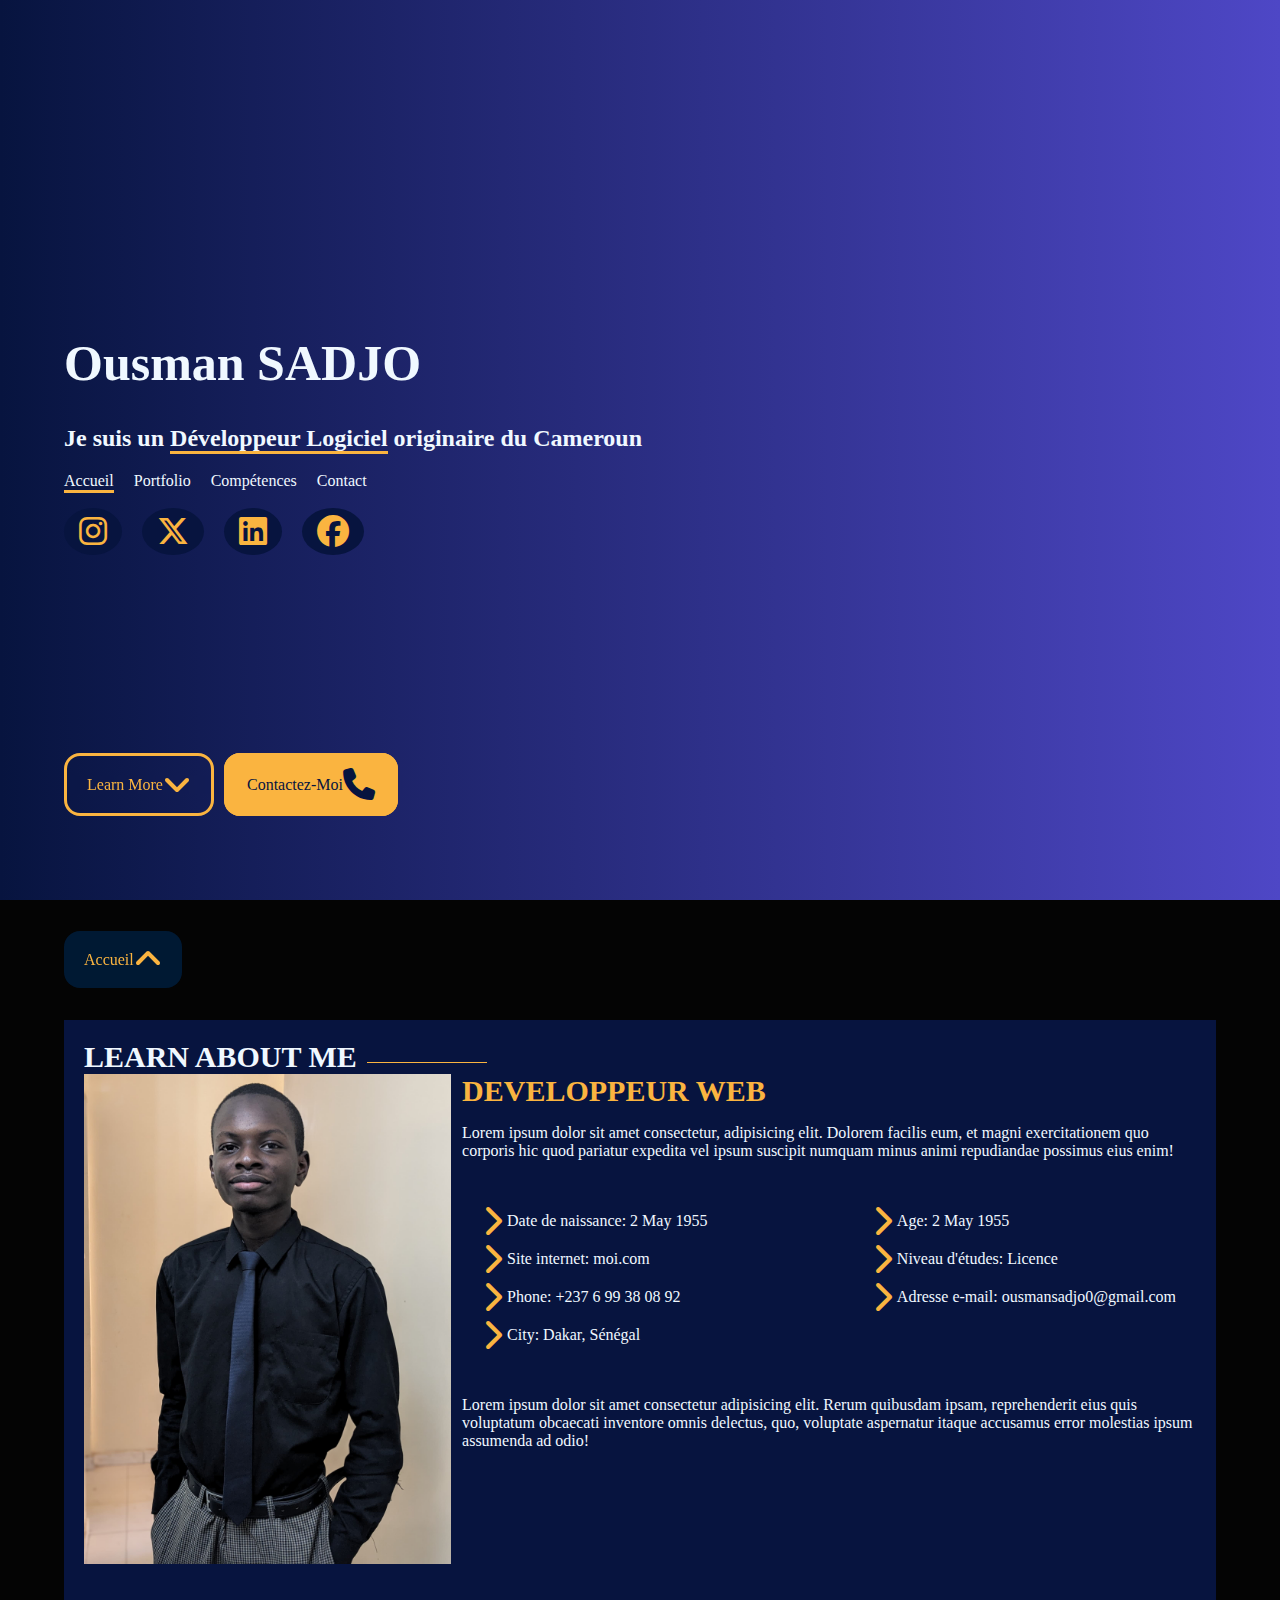
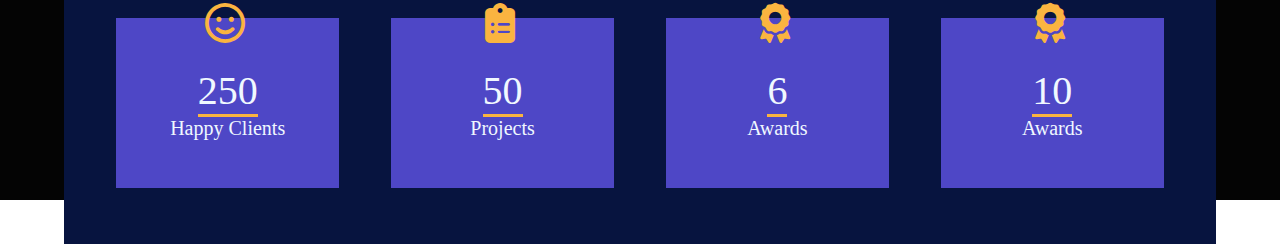
==== Index.html @ 0201dc4c "First commit" ====
<!DOCTYPE html>
<html lang="fr">

<head>
    <meta charset="UTF-8">
    <meta name="viewport" content="width=device-width, initial-scale=1.0">
    <title>Emily Jones</title>
    <link rel="stylesheet" href="Styles/Style.css">
    <link rel="stylesheet" href="https://cdnjs.cloudflare.com/ajax/libs/font-awesome/6.5.0/css/all.min.css">
</head>

<body>
    <div class="container">
        <header>

        </header>
        <div id="back">
            <div id="present">
                <h1>Ousman SADJO</h1>
                <h2>Je suis un <span>Développeur Logiciel</span> originaire du Cameroun</h2>
                <nav>
                    <ul>
                        <li><a class="home" href="Index.html">Accueil</a></li>
                        <li><a class="portfolio" href="Pages/Portfolio.html">Portfolio</a></li>
                        <li><a class="comp" href="Pages/Compétences.html">Compétences</a></li>
                        <li><a class="contact" href="Pages/Contact.html">Contact</a></li>
                    </ul>
                </nav>
                <div class="socials">
                    <ul class="row">
                        <li><a href=""><i class="fa-brands fa-instagram fa-2xl"></i></a></li>
                        <li><a href=""><i class="fa-brands fa-x-twitter fa-2xl"></i></a></li>
                        <li><a href=""><i class="fa-brands fa-linkedin fa-2xl"></i></a></li>
                        <li><a href=""><i class="fa-brands fa-facebook fa-2xl"></i></a></li>
                    </ul>
                </div>
                
            </div>
            <div class="about">
                <div>
                    <ul class="row">
                        <li><a class="bouton-more" href="#more">Learn More<i class="fa-solid fa-angle-down fa-2xl"></i></a></li>
                        <li><a class="bouton-contact" href="">Contactez-Moi<i class="fa-solid fa-phone fa-2xl"></i></a></li>
                    </ul>
                </div>
            </div>
        </div>

        <div id="more">
            <div class="about2">
                <ul>
                    <li><a href="#back">Accueil<i class="fa-solid fa-angle-up fa-2xl"></i></a></li>
                </ul>
            </div>
            <div class="learn-about-me">
                <div class="section-title">
                    <h2>LEARN ABOUT ME</h2>
                </div>
                <div class="row">
                    <div class="col1"><img src="Images/QS.jpg" alt=""></div>
                    <div class="col2">
                        <h2>DEVELOPPEUR WEB</h2>
                        <p>Lorem ipsum dolor sit amet consectetur, adipisicing elit. Dolorem facilis eum, et magni exercitationem quo corporis hic quod pariatur expedita vel ipsum suscipit numquam minus animi repudiandae possimus eius enim!</p>
                        <div class="row">
                            <ul class="col-ul1">
                                <li><i class="fa-solid fa-chevron-right fa-2xl"></i>Date de naissance: 2 May 1955</li>
                                <li><i class="fa-solid fa-chevron-right fa-2xl"></i>Site internet: moi.com</li>
                                <li><i class="fa-solid fa-chevron-right fa-2xl"></i>Phone: +237 6 99 38 08 92</li>
                                <li><i class="fa-solid fa-chevron-right fa-2xl"></i>City: Dakar, Sénégal</li>
                            </ul>
                            <ul class="col-ul2">
                                <li><i class="fa-solid fa-chevron-right fa-2xl"></i>Age: 2 May 1955</li>
                                <li><i class="fa-solid fa-chevron-right fa-2xl"></i>Niveau d'études: Licence</li>
                                <li><i class="fa-solid fa-chevron-right fa-2xl"></i>Adresse e-mail: ousmansadjo0@gmail.com</li>
                            </ul>
                        </div>
                        
                        <p>Lorem ipsum dolor sit amet consectetur adipisicing elit. Rerum quibusdam ipsam, reprehenderit eius quis voluptatum obcaecati inventore omnis delectus, quo, voluptate aspernatur itaque accusamus error molestias ipsum assumenda ad odio!</p>
                    </div>
                </div>
                <div class="livraison">
                    <ul class="row">
                        <li><i class="fa-regular fa-face-smile fa-2xl"></i><span>250</span>Happy Clients</li>
                        <li><i class="fa-solid fa-clipboard-list fa-2xl"></i><span>50</span>Projects</li>
                        <li><i class="fa-solid fa-award fa-2xl"></i><span>6</span>Awards</li>
                        <li><i class="fa-solid fa-award fa-2xl"></i><span>10</span>Awards</li>
                    </ul>
                </div>
            </div>
        </div>

    </div>

</body>

</html>
---- Styles/Style.css ----
:root{
    --jaune: #FAB440;
    --violet: #4E47C6;
    --noirbleu: #07143F;
}

body {
    font-family: "Poppins";
    margin: 0;
}

h1{
    font-size: 50px;
}

html {
    scroll-behavior: smooth;
}

#back {
    background: linear-gradient(to left, var(--violet), var(--noirbleu));
    background-size: cover;
    height: 100vh;

}

ul {
    padding: 0;
    list-style: none;
}

.container {
    color: aliceblue;
    display: grid;
    flex-direction: column;
    background-color: #040404;
}

#present {
    margin-left: 5%;
    position: relative;
    top: 300px;

}

.row {
    display: flex;
}

#more {
    position: relative;
    background-color: #040404;
    height: 100vh;
}


#more h2{
    margin: 0;
    font-size: 30px;
}

span {
    border-bottom: solid;
    border-color: var(--jaune);
}

nav li {
    list-style-type: none;
    margin-right: 50px;
}

#present li {
    list-style: none;
    margin-right: 20px;
}

#present .socials a {
    background: var(--noirbleu);
    padding: 15px;
    border-radius: 50%;
    transition: .5s;
}

#present .socials a:hover {
    background: var(--violet);
    padding: 15px;
    border-radius: 50%;
    transition: .5s;
}

.socials {
    margin-top: 30px;
}

.socials i {
    color: var(--jaune);
}

nav ul {
    display: flex;
    padding: 0;
    margin: 0;
}

nav a {
    text-decoration: none;
    color: aliceblue;
    transition: 1s;
    display: inline-flex;
    position: relative;
    z-index: 1;
}

nav  a:hover{
    color: var(--jaune);
}

nav a::before{
    width: 0;
    content: '';
    position: absolute;
    top: 100%;
    left: 50%;
    right: 50%;
    justify-content: space-around;
    align-items: center;
    height: 1px;
    z-index: -1;
    transition: .5s;
    border-color: var(--jaune);
    border-bottom: solid;
}

nav a:hover::before {
    left: 0;
    right: 0;
    color: var(--jaune);
    width: 100%;
}

.home {
    border-bottom: solid;
    border-color: var(--jaune);
}

.about ul {
    position: absolute;
    list-style: none;
    bottom: 10%;
    margin-left: 5%;
}

.about ul li {
    margin-right: 5px;
    backdrop-filter: blur(11.8px);
}

.about ul li .bouton-more {
    text-decoration: none;
    border-radius: 16px;
    padding: 20px;
    margin-right: 5px;
    backdrop-filter: blur(11.8px);
    color: var(--jaune);
    border-color: var(--jaune);
    border-style: solid;
    transition: .5s;
}

.about ul li .bouton-more:hover{
    color: var(--noirbleu);
    background-color: var(--jaune);
    transition: .5s;
}

.about ul li .bouton-contact {
    text-decoration: none;
    background-color: var(--jaune);
    border-radius: 16px;
    padding: 20px;
    margin-right: 5px;
    backdrop-filter: blur(11.8px);
    color: var(--noirbleu);
    border-style: solid;
    border-color: var(--jaune);
}

.about2{
    margin: 4% 5%;
}

.about2 ul li a {
    text-decoration: none;
    background: rgba(0, 28, 57, 0.9);
    border-radius: 16px;
    padding: 20px;
    backdrop-filter: blur(11.8px);
    color: var(--jaune);
}

.learn-about-me .row h2 {
    color: var(--jaune);
}

.section-title h2::after{
    width: 120px;
    content: "";
    height: 1px;
    display: inline-block;
    margin: 4px 10px;
    background-color: var(--jaune);
}

.learn-about-me{
    background: var(--noirbleu);
    margin: 0 5%;
    padding: 20px;
}

.learn-about-me .img {
    background: rgba(0, 28, 57, 0.9);
    margin: 0 5%;
}

.learn-about-me .row img {
    width: 100%;
}

.learn-about-me .row .col1 {
    width: 33%;
    margin-right: 1%;
}

.learn-about-me .row .col2 {
    width: 66%;
}

.learn-about-me li {
    display: flex;
    align-items: center;
    margin: 20px;
}

.learn-about-me .row ul {
    padding: 0;
}

.learn-about-me .row li i {
    color: var(--jaune);
    margin-right: 5px;
}

.learn-about-me .col2 .row {
    justify-content: space-between;
}

.livraison {
    width: 100%;
    margin-top: 30px;
}

.livraison ul {
    justify-content: space-evenly;
}

.livraison ul li {
    background: var(--violet);
    font-size: 20px;
    width: 20%;
    height: 170px;
    align-items: center;
    justify-content: center;
    flex-direction: column;
}

.livraison ul li span {
    font-size: 40px;
}

.livraison ul li i {
    top: -25%;
    position: relative;
    font-size: 40px;
}
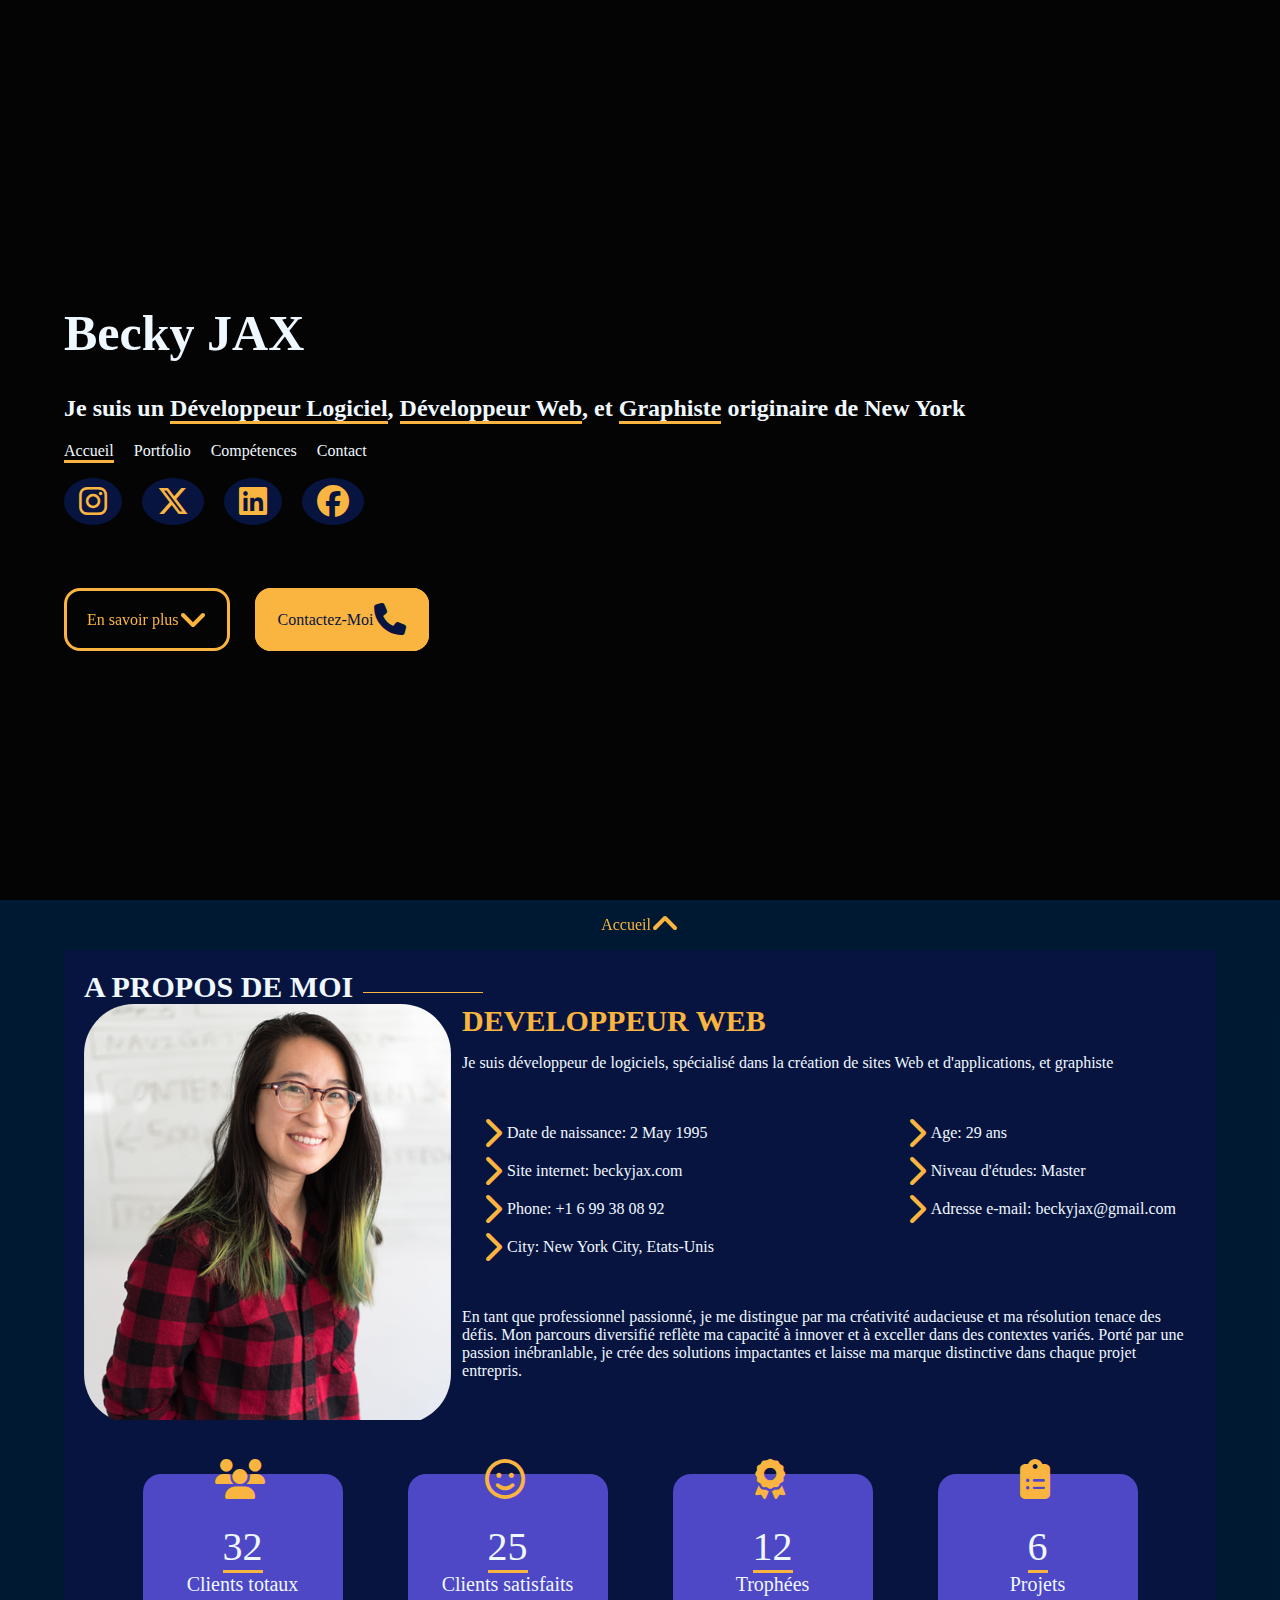
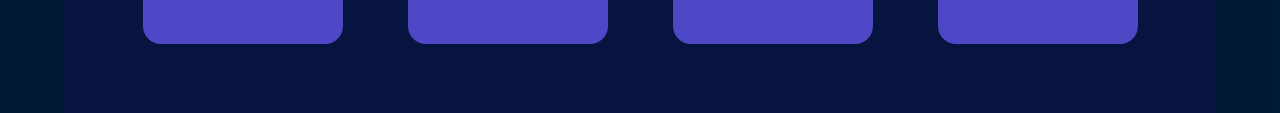
==== commit 750c292e: "Dernière modif" ====
--- a/Index.html
+++ b/Index.html
@@ -4,7 +4,7 @@
 <head>
     <meta charset="UTF-8">
     <meta name="viewport" content="width=device-width, initial-scale=1.0">
-    <title>Emily Jones</title>
+    <title>Becky JAX</title>
     <link rel="stylesheet" href="Styles/Style.css">
     <link rel="stylesheet" href="https://cdnjs.cloudflare.com/ajax/libs/font-awesome/6.5.0/css/all.min.css">
 </head>
@@ -16,11 +16,11 @@
         </header>
         <div id="back">
             <div id="present">
-                <h1>Ousman SADJO</h1>
-                <h2>Je suis un <span>Développeur Logiciel</span> originaire du Cameroun</h2>
+                <h1>Becky JAX</h1>
+                <h2>Je suis un <span>Développeur Logiciel</span>, <span>Développeur Web</span>, et <span>Graphiste</span> originaire de New York</h2>
                 <nav>
                     <ul>
-                        <li><a class="home" href="Index.html">Accueil</a></li>
+                        <li class="home">Accueil</li>
                         <li><a class="portfolio" href="Pages/Portfolio.html">Portfolio</a></li>
                         <li><a class="comp" href="Pages/Compétences.html">Compétences</a></li>
                         <li><a class="contact" href="Pages/Contact.html">Contact</a></li>
@@ -34,14 +34,16 @@
                         <li><a href=""><i class="fa-brands fa-facebook fa-2xl"></i></a></li>
                     </ul>
                 </div>
-                
-            </div>
-            <div class="about">
-                <div>
-                    <ul class="row">
-                        <li><a class="bouton-more" href="#more">Learn More<i class="fa-solid fa-angle-down fa-2xl"></i></a></li>
-                        <li><a class="bouton-contact" href="">Contactez-Moi<i class="fa-solid fa-phone fa-2xl"></i></a></li>
-                    </ul>
+                <div class="about">
+                    <div>
+                        <ul class="row">
+                            <li><a class="bouton-more" href="#more">En savoir plus<i
+                                        class="fa-solid fa-angle-down fa-2xl"></i></a></li>
+                            <li><a class="bouton-contact" href="Pages/Contact.html">Contactez-Moi<i
+                                        class="fa-solid fa-phone fa-2xl"></i></a>
+                            </li>
+                        </ul>
+                    </div>
                 </div>
             </div>
         </div>
@@ -54,36 +56,41 @@
             </div>
             <div class="learn-about-me">
                 <div class="section-title">
-                    <h2>LEARN ABOUT ME</h2>
+                    <h2>A PROPOS DE MOI</h2>
                 </div>
-                <div class="row">
-                    <div class="col1"><img src="Images/QS.jpg" alt=""></div>
+                <div class="row" id="learn">
+                    <div class="col1"><img src="Images/me.png" alt=""></div>
                     <div class="col2">
                         <h2>DEVELOPPEUR WEB</h2>
-                        <p>Lorem ipsum dolor sit amet consectetur, adipisicing elit. Dolorem facilis eum, et magni exercitationem quo corporis hic quod pariatur expedita vel ipsum suscipit numquam minus animi repudiandae possimus eius enim!</p>
+                        <p>Je suis développeur de logiciels, spécialisé dans la création de sites Web et d'applications,
+                            et graphiste</p>
                         <div class="row">
                             <ul class="col-ul1">
-                                <li><i class="fa-solid fa-chevron-right fa-2xl"></i>Date de naissance: 2 May 1955</li>
-                                <li><i class="fa-solid fa-chevron-right fa-2xl"></i>Site internet: moi.com</li>
-                                <li><i class="fa-solid fa-chevron-right fa-2xl"></i>Phone: +237 6 99 38 08 92</li>
-                                <li><i class="fa-solid fa-chevron-right fa-2xl"></i>City: Dakar, Sénégal</li>
+                                <li><i class="fa-solid fa-chevron-right fa-2xl"></i>Date de naissance: 2 May 1995</li>
+                                <li><i class="fa-solid fa-chevron-right fa-2xl"></i>Site internet: beckyjax.com</li>
+                                <li><i class="fa-solid fa-chevron-right fa-2xl"></i>Phone: +1 6 99 38 08 92</li>
+                                <li><i class="fa-solid fa-chevron-right fa-2xl"></i>City: New York City, Etats-Unis</li>
                             </ul>
                             <ul class="col-ul2">
-                                <li><i class="fa-solid fa-chevron-right fa-2xl"></i>Age: 2 May 1955</li>
-                                <li><i class="fa-solid fa-chevron-right fa-2xl"></i>Niveau d'études: Licence</li>
-                                <li><i class="fa-solid fa-chevron-right fa-2xl"></i>Adresse e-mail: ousmansadjo0@gmail.com</li>
+                                <li><i class="fa-solid fa-chevron-right fa-2xl"></i>Age: 29 ans</li>
+                                <li><i class="fa-solid fa-chevron-right fa-2xl"></i>Niveau d'études: Master</li>
+                                <li><i class="fa-solid fa-chevron-right fa-2xl"></i>Adresse e-mail:
+                                    beckyjax@gmail.com</li>
                             </ul>
                         </div>
-                        
-                        <p>Lorem ipsum dolor sit amet consectetur adipisicing elit. Rerum quibusdam ipsam, reprehenderit eius quis voluptatum obcaecati inventore omnis delectus, quo, voluptate aspernatur itaque accusamus error molestias ipsum assumenda ad odio!</p>
+
+                        <p>En tant que professionnel passionné, je me distingue par ma créativité audacieuse et ma
+                            résolution tenace des défis. Mon parcours diversifié reflète ma capacité à innover et à
+                            exceller dans des contextes variés. Porté par une passion inébranlable, je crée des
+                            solutions impactantes et laisse ma marque distinctive dans chaque projet entrepris.</p>
                     </div>
                 </div>
                 <div class="livraison">
                     <ul class="row">
-                        <li><i class="fa-regular fa-face-smile fa-2xl"></i><span>250</span>Happy Clients</li>
-                        <li><i class="fa-solid fa-clipboard-list fa-2xl"></i><span>50</span>Projects</li>
-                        <li><i class="fa-solid fa-award fa-2xl"></i><span>6</span>Awards</li>
-                        <li><i class="fa-solid fa-award fa-2xl"></i><span>10</span>Awards</li>
+                        <li><i class="fa-solid fa-users fa-2xl"></i><span>32</span>Clients totaux</li>
+                        <li><i class="fa-regular fa-face-smile fa-2xl"></i><span>25</span>Clients satisfaits</li>
+                        <li><i class="fa-solid fa-award fa-2xl"></i><span>12</span>Trophées</li>
+                        <li><i class="fa-solid fa-clipboard-list fa-2xl"></i><span>6</span>Projets</li>
                     </ul>
                 </div>
             </div>
--- a/Styles/Style.css
+++ b/Styles/Style.css
@@ -1,4 +1,4 @@
-:root{
+:root {
     --jaune: #FAB440;
     --violet: #4E47C6;
     --noirbleu: #07143F;
@@ -9,7 +9,7 @@
     margin: 0;
 }
 
-h1{
+h1 {
     font-size: 50px;
 }
 
@@ -18,10 +18,9 @@
 }
 
 #back {
-    background: linear-gradient(to left, var(--violet), var(--noirbleu));
+    background: #040404 url("../Images/pexels-christina-morillo-1181676.png") top right no-repeat;
     background-size: cover;
     height: 100vh;
-
 }
 
 ul {
@@ -39,8 +38,7 @@
 #present {
     margin-left: 5%;
     position: relative;
-    top: 300px;
-
+    top: 30%;
 }
 
 .row {
@@ -49,12 +47,10 @@
 
 #more {
     position: relative;
-    background-color: #040404;
-    height: 100vh;
-}
-
-
-#more h2{
+    background: rgba(0, 28, 57, 0.9);
+}
+
+#more h2 {
     margin: 0;
     font-size: 30px;
 }
@@ -111,11 +107,11 @@
     z-index: 1;
 }
 
-nav  a:hover{
-    color: var(--jaune);
-}
-
-nav a::before{
+nav a:hover {
+    color: var(--jaune);
+}
+
+nav a::before {
     width: 0;
     content: '';
     position: absolute;
@@ -143,11 +139,9 @@
     border-color: var(--jaune);
 }
 
-.about ul {
-    position: absolute;
+.about {
+    margin-top: 100px;
     list-style: none;
-    bottom: 10%;
-    margin-left: 5%;
 }
 
 .about ul li {
@@ -167,7 +161,7 @@
     transition: .5s;
 }
 
-.about ul li .bouton-more:hover{
+.about ul li .bouton-more:hover {
     color: var(--noirbleu);
     background-color: var(--jaune);
     transition: .5s;
@@ -183,17 +177,26 @@
     color: var(--noirbleu);
     border-style: solid;
     border-color: var(--jaune);
-}
-
-.about2{
-    margin: 4% 5%;
+    transition: .5s;
+}
+
+.about ul li .bouton-contact:hover {
+    color: var(--jaune);
+    background-color: var(--noirbleu);
+    border-color: var(--noirbleu);
+    transition: .5s;
+}
+
+.about2 {
+    justify-content: center;
+    align-items: center;
+    display: flex;
 }
 
 .about2 ul li a {
     text-decoration: none;
-    background: rgba(0, 28, 57, 0.9);
     border-radius: 16px;
-    padding: 20px;
+    padding: 10px;
     backdrop-filter: blur(11.8px);
     color: var(--jaune);
 }
@@ -202,7 +205,7 @@
     color: var(--jaune);
 }
 
-.section-title h2::after{
+.section-title h2::after {
     width: 120px;
     content: "";
     height: 1px;
@@ -211,7 +214,7 @@
     background-color: var(--jaune);
 }
 
-.learn-about-me{
+.learn-about-me {
     background: var(--noirbleu);
     margin: 0 5%;
     padding: 20px;
@@ -229,6 +232,9 @@
 .learn-about-me .row .col1 {
     width: 33%;
     margin-right: 1%;
+    max-height: 450px;
+    border-radius: 50px;
+    overflow: hidden;
 }
 
 .learn-about-me .row .col2 {
@@ -255,22 +261,34 @@
 }
 
 .livraison {
+    margin-top: 30px;
+    position: relative;
     width: 100%;
-    margin-top: 30px;
+    height: 100%;
 }
 
 .livraison ul {
-    justify-content: space-evenly;
+    position: relative;
+    width: 100%;
+    height: 100%;
+    display: flex;
+    align-items: center;
+    justify-content: center;
+    gap: 25px;
+    flex-wrap: wrap;
 }
 
 .livraison ul li {
     background: var(--violet);
     font-size: 20px;
-    width: 20%;
+    width: 200px;
     height: 170px;
     align-items: center;
     justify-content: center;
     flex-direction: column;
+    position: relative;
+    border-radius: 18px;
+    margin-bottom: 3%;
 }
 
 .livraison ul li span {
@@ -281,4 +299,38 @@
     top: -25%;
     position: relative;
     font-size: 40px;
+}
+
+@media screen and (max-width: 1015px) {
+    #learn {
+        flex-direction: column;
+        justify-content: center;
+        align-items: center;
+    }
+
+    #learn .col1 {
+        width: 70%;
+        height: auto;
+    }
+
+    #learn .col2 {
+        width: 90%;
+        height: auto;
+    }
+}
+
+@media screen and (max-width: 500px) {
+    .about {
+        justify-content: center;
+        align-content: center;
+        display: flex;
+    }
+
+    .about .row {
+        flex-direction: column;
+    }
+
+    .about .row li {
+        margin-bottom: 80px;
+    }
 }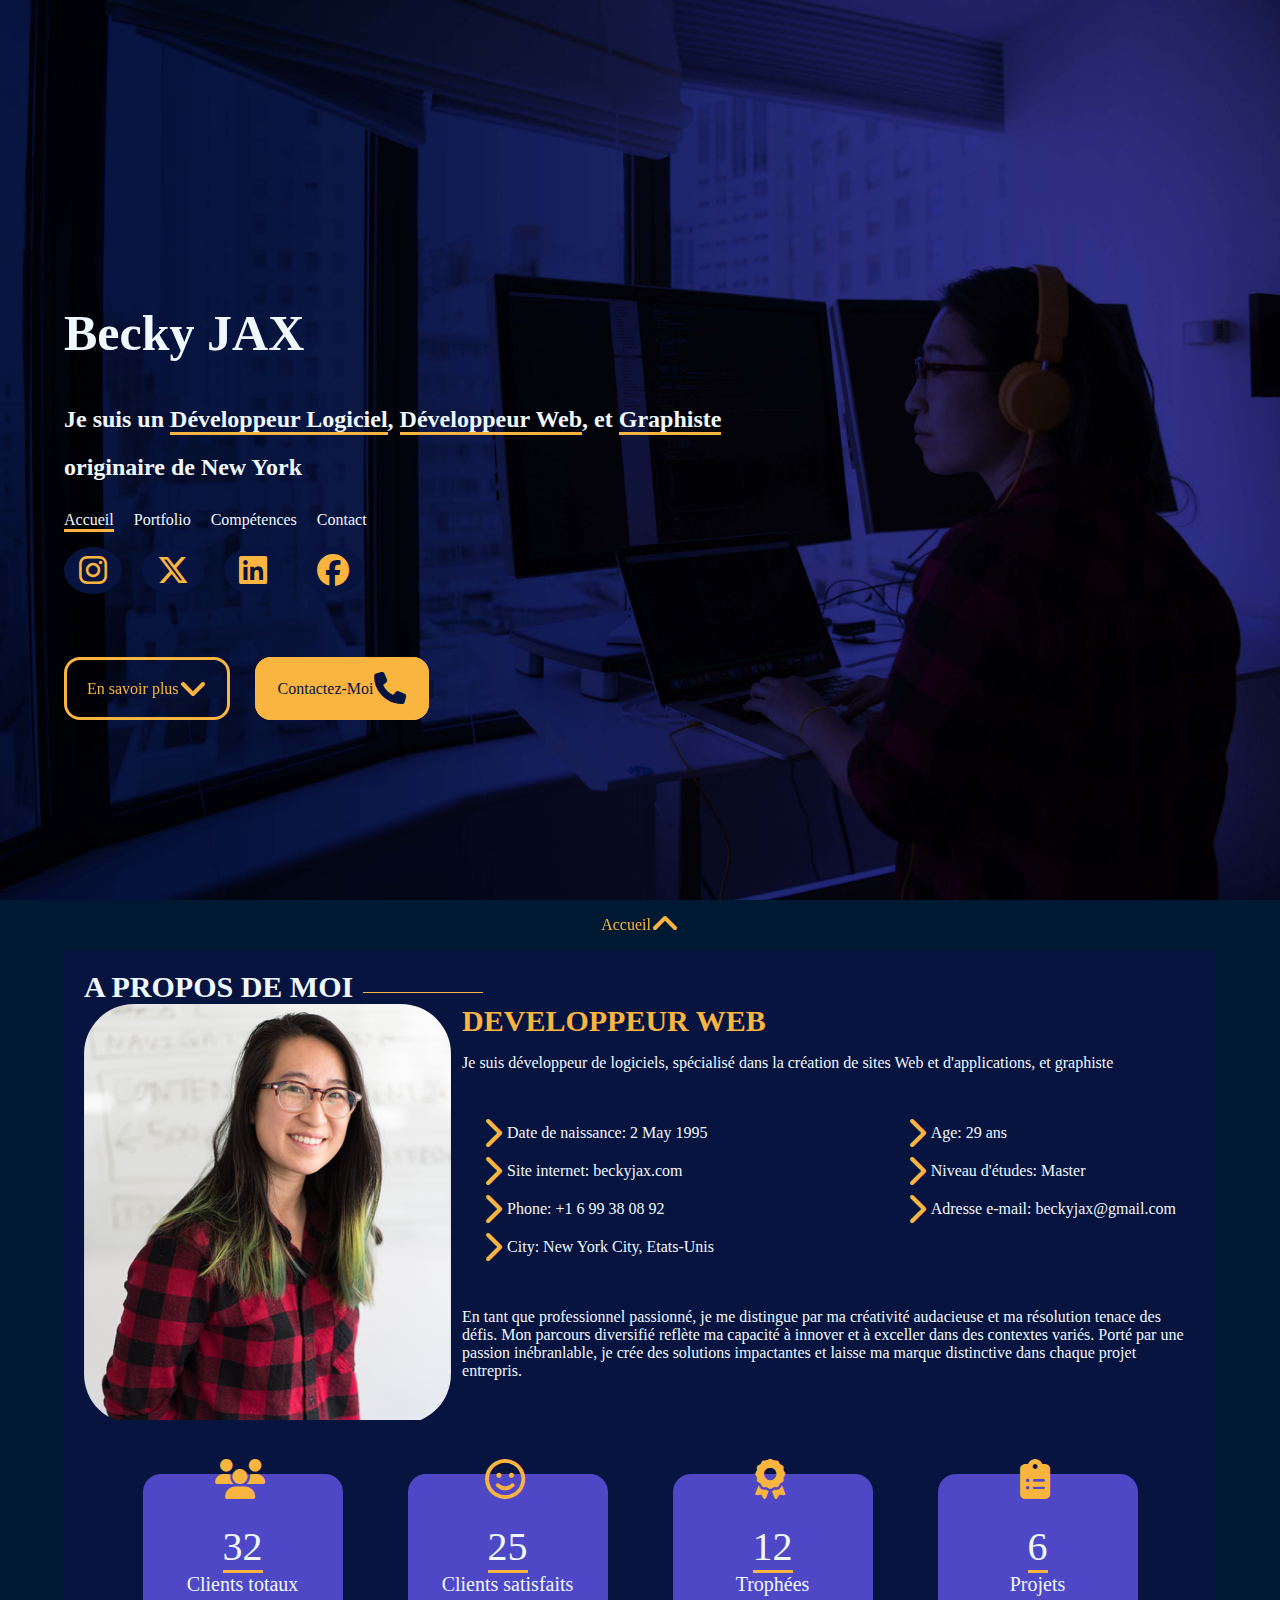
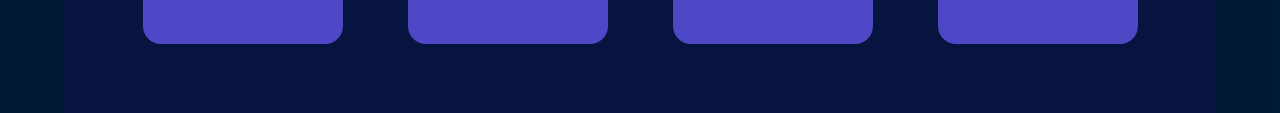
==== commit d29145c8: "Dernière modif" ====
--- a/Index.html
+++ b/Index.html
@@ -17,7 +17,8 @@
         <div id="back">
             <div id="present">
                 <h1>Becky JAX</h1>
-                <h2>Je suis un <span>Développeur Logiciel</span>, <span>Développeur Web</span>, et <span>Graphiste</span> originaire de New York</h2>
+                <h2>Je suis un <span>Développeur Logiciel</span>, <span>Développeur Web</span>, et
+                    <span>Graphiste</span> originaire de New York</h2>
                 <nav>
                     <ul>
                         <li class="home">Accueil</li>
--- a/Styles/Style.css
+++ b/Styles/Style.css
@@ -18,7 +18,7 @@
 }
 
 #back {
-    background: #040404 url("../Images/pexels-christina-morillo-1181676.png") top right no-repeat;
+    background: #040404 url("../Images/BG.jpg") top right no-repeat;
     background-size: cover;
     height: 100vh;
 }
@@ -39,6 +39,11 @@
     margin-left: 5%;
     position: relative;
     top: 30%;
+}
+
+#present h2{
+    max-width: 700px;
+    line-height: 2;
 }
 
 .row {
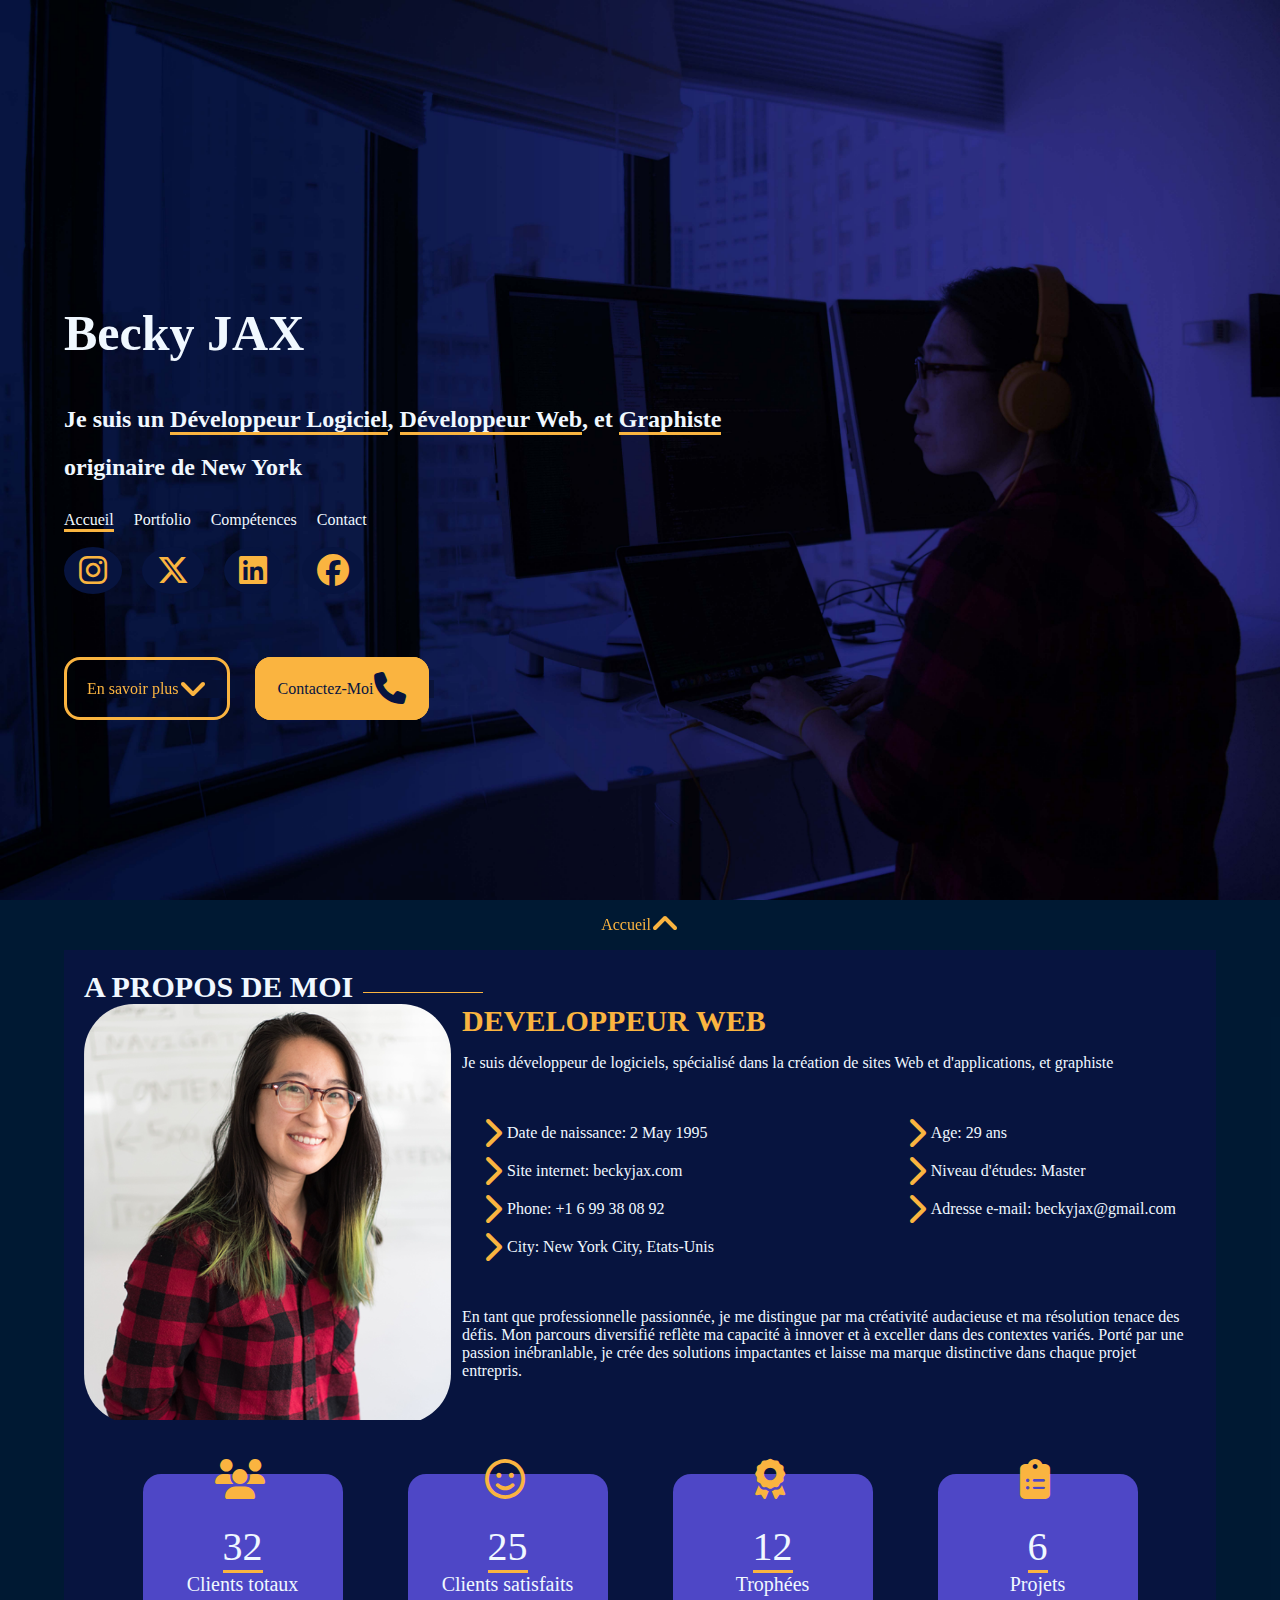
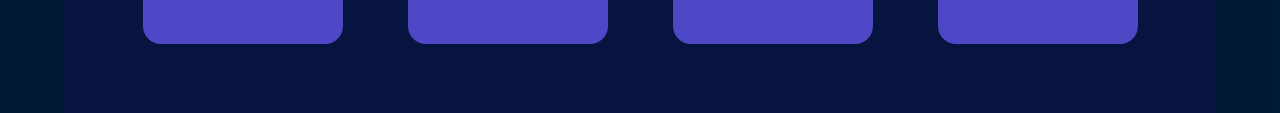
==== commit 50635d7c: "Dernière modif" ====
--- a/Index.html
+++ b/Index.html
@@ -18,7 +18,8 @@
             <div id="present">
                 <h1>Becky JAX</h1>
                 <h2>Je suis un <span>Développeur Logiciel</span>, <span>Développeur Web</span>, et
-                    <span>Graphiste</span> originaire de New York</h2>
+                    <span>Graphiste</span> originaire de New York
+                </h2>
                 <nav>
                     <ul>
                         <li class="home">Accueil</li>
@@ -80,7 +81,7 @@
                             </ul>
                         </div>
 
-                        <p>En tant que professionnel passionné, je me distingue par ma créativité audacieuse et ma
+                        <p>En tant que professionnelle passionnée, je me distingue par ma créativité audacieuse et ma
                             résolution tenace des défis. Mon parcours diversifié reflète ma capacité à innover et à
                             exceller dans des contextes variés. Porté par une passion inébranlable, je crée des
                             solutions impactantes et laisse ma marque distinctive dans chaque projet entrepris.</p>
--- a/Styles/Style.css
+++ b/Styles/Style.css
@@ -41,7 +41,7 @@
     top: 30%;
 }
 
-#present h2{
+#present h2 {
     max-width: 700px;
     line-height: 2;
 }
@@ -324,7 +324,25 @@
     }
 }
 
+@media screen and (max-width: 650px) {
+    #present {
+        top: 10%;
+    }
+
+    #present h1 {
+        margin-bottom: 20%;
+    }
+}
+
 @media screen and (max-width: 500px) {
+    #present {
+        top: 0%;
+    }
+
+    #present h1 {
+        margin-bottom: 40%;
+    }
+
     .about {
         justify-content: center;
         align-content: center;
